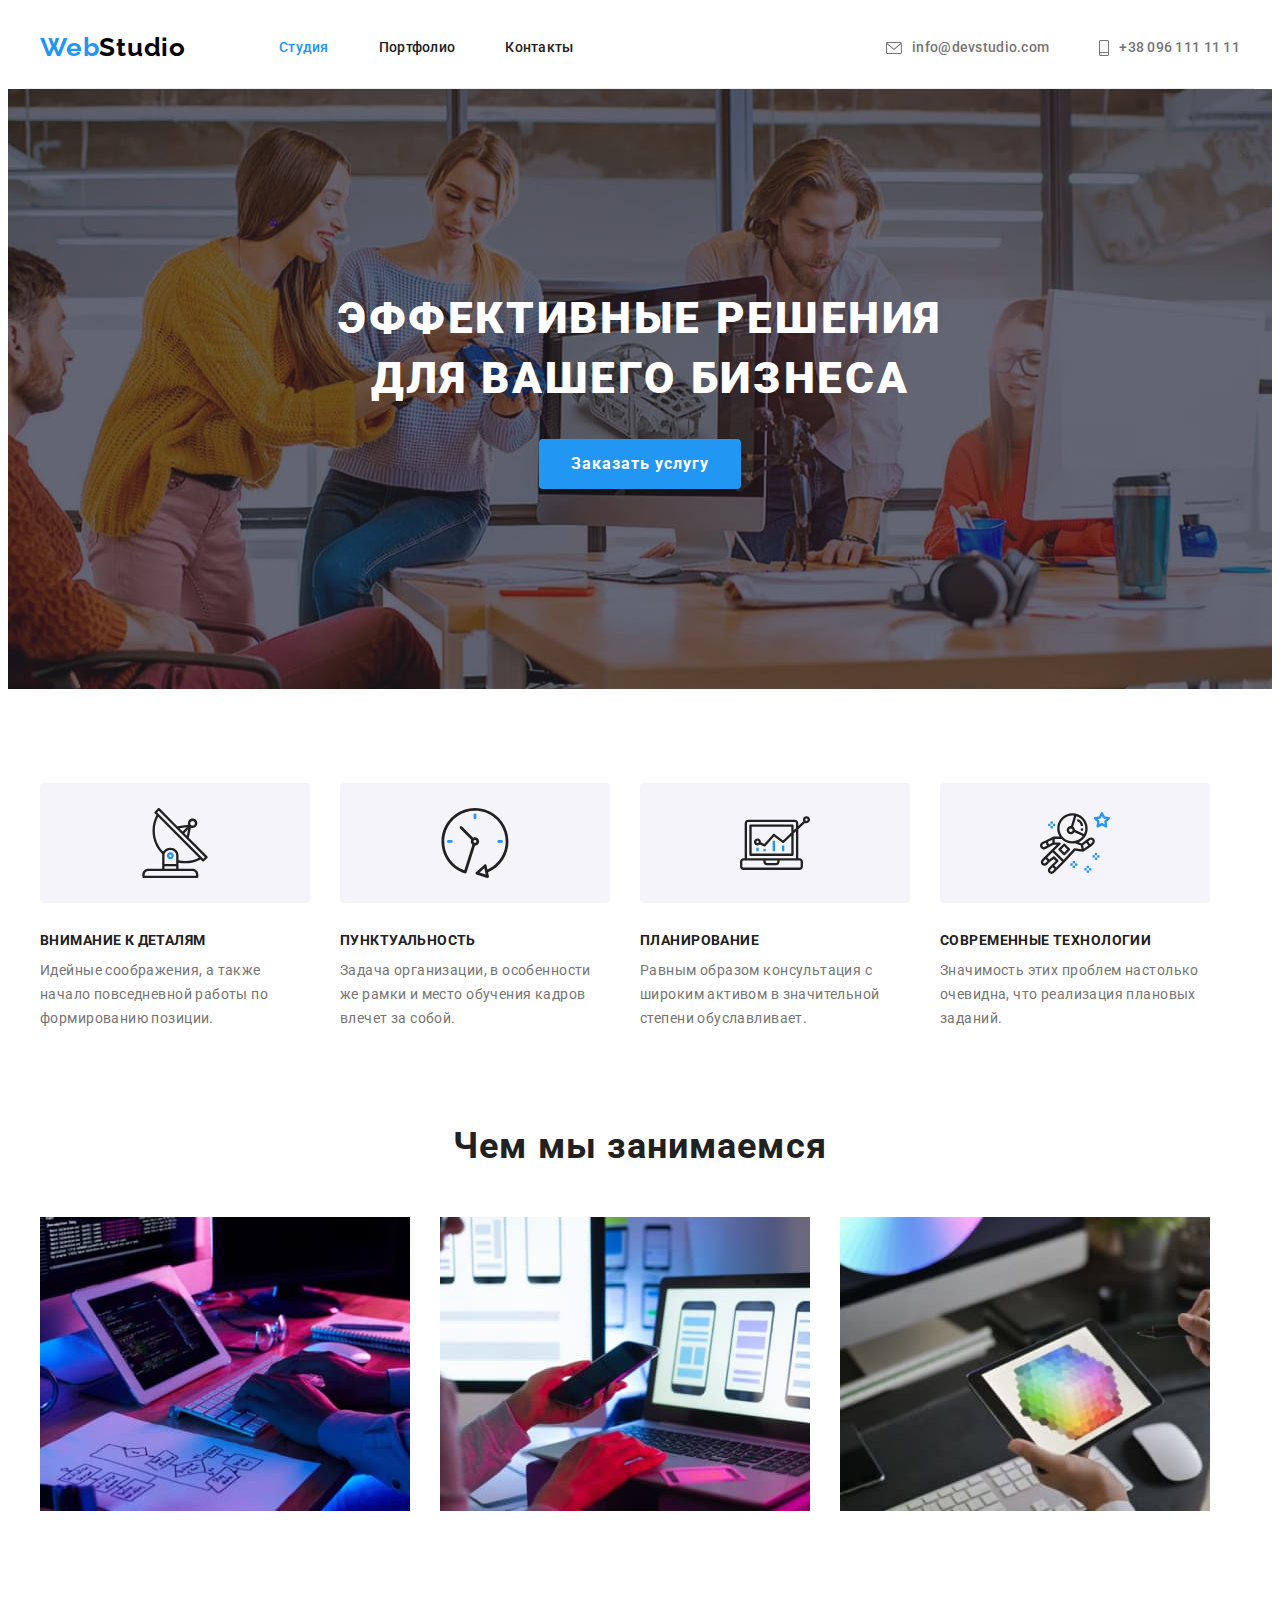
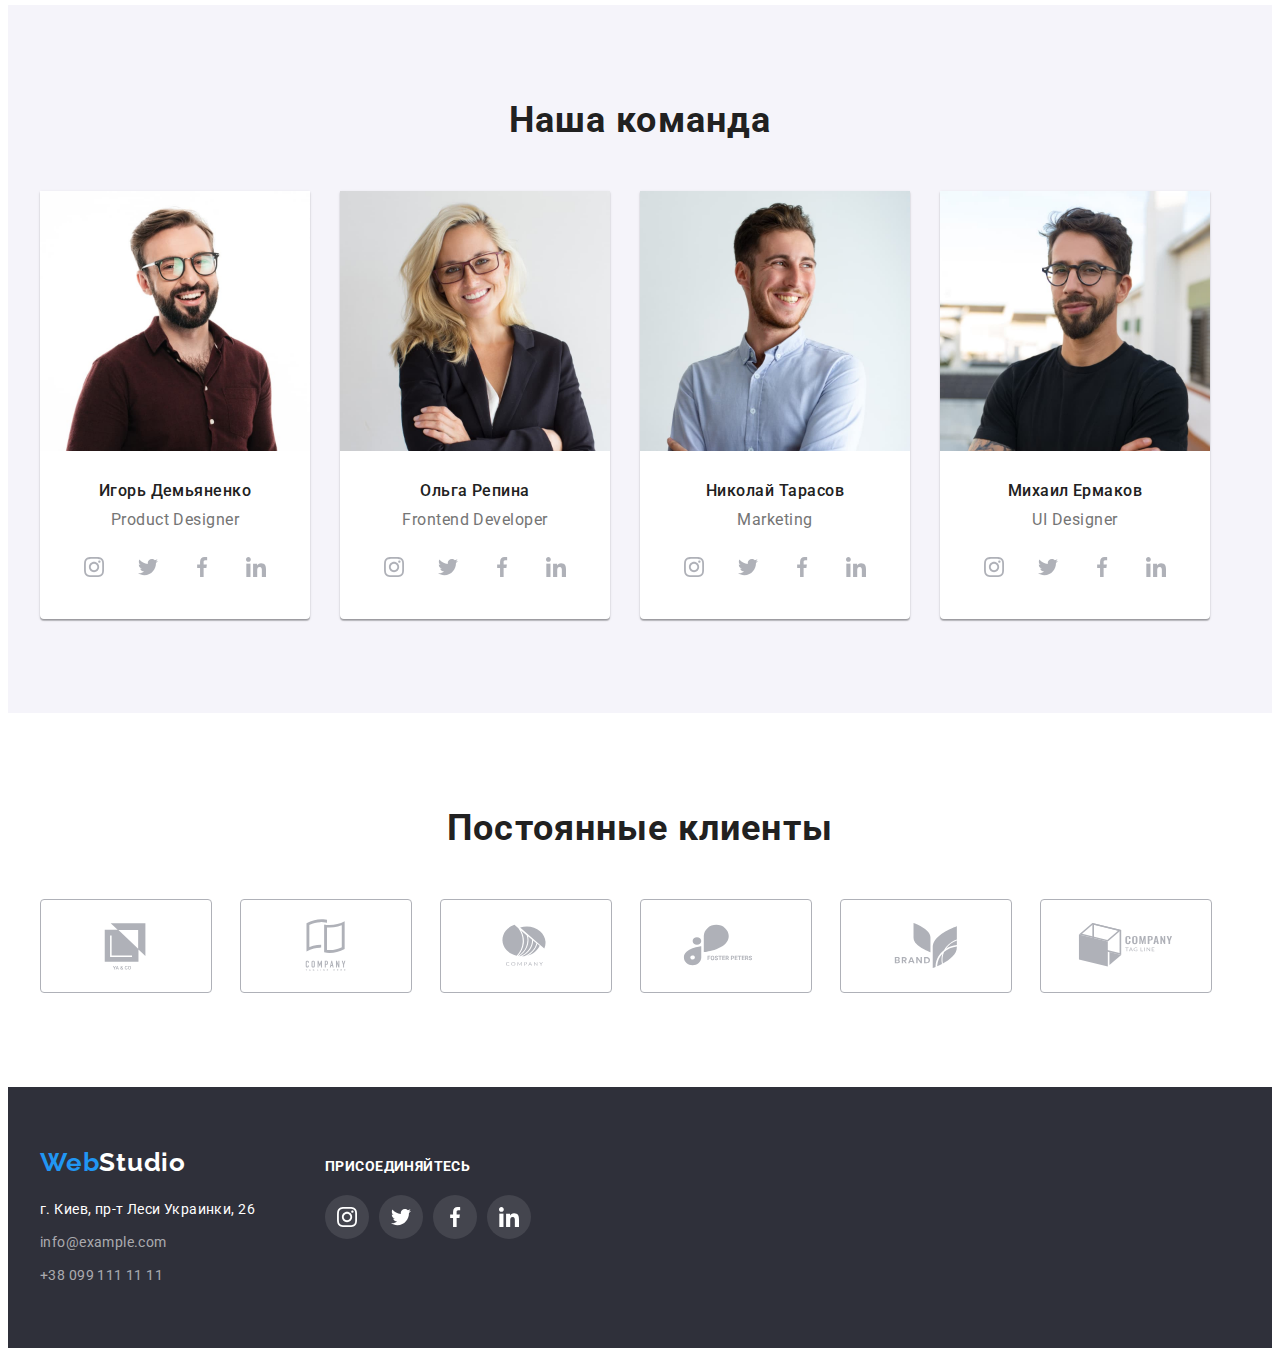
==== index.html @ b3b87ea7 "added files from hw4" ====
<!DOCTYPE html>
<html lang="ru">
  <head>
    <meta charset="UTF-8" />
    <meta http-equiv="X-UA-Compatible" content="IE=edge" />
    <meta name="viewport" content="width=device-width, initial-scale=1.0" />
    <title>WebStudio</title>
    <link rel="preconnect" href="https://fonts.googleapis.com" />
    <link rel="preconnect" href="https://fonts.gstatic.com" crossorigin />
    <link
      href="https://fonts.googleapis.com/css2?family=Raleway:wght@700&family=Roboto:wght@400;500;700;900&display=swap"
      rel="stylesheet"
    />
    <link
      rel="stylesheet"
      href="https://cdnjs.cloudflare.com/ajax/libs/modern-normalize/1.1.0/modern-normalize.min.css"
      integrity="sha512-wpPYUAdjBVSE4KJnH1VR1HeZfpl1ub8YT/NKx4PuQ5NmX2tKuGu6U/JRp5y+Y8XG2tV+wKQpNHVUX03MfMFn9Q=="
      crossorigin="anonymous"
      referrerpolicy="no-referrer"
    />
    <link rel="stylesheet" href="./css/styles.css" />
  </head>
  <body>
    <header>
      <div class="container header">
        <a class="logo link" href="index.html" lang="en"
          >Web<span class="logo-black link">Studio</span></a
        >

        <nav class="nav">
          <ul class="nav-list list">
            <li class="nav-item">
              <a class="nav-link link current" href="./index.html">Студия</a>
            </li>
            <li class="nav-item">
              <a class="nav-link link" href="./portfolio.html">Портфолио</a>
            </li>
            <li class="nav-item">
              <a class="nav-link link" href="">Контакты</a>
            </li>
          </ul>
        </nav>

        <ul class="contacts-list list">
          <li class="contacts-item">
            <a class="contacts-link link" href="mailto:info@devstudio.com">
              <svg class="contacts-icon" width="16" height="12">
                <use href="./images/icons-2.svg#icon-envelope"></use>
              </svg>
              info@devstudio.com
            </a>
          </li>
          <li class="contacts-item">
            <a class="contacts-link link" href="tel:+380961111111">
              <svg class="contacts-icon" width="10" height="16">
                <use href="./images/icons-2.svg#icon-smartphone"></use>
              </svg>
              +38 096 111 11 11
            </a>
          </li>
        </ul>
      </div>
    </header>

    <main>
      <section class="hero">
        <div class="container">
          <div class="hero-content">
            <h1 class="hero-title">Эффективные решения для вашего бизнеса</h1>
            <button class="hero-btn" type="button">Заказать услугу</button>
          </div>
        </div>
      </section>

      <section class="features section">
        <div class="container">
          <h2 class="visually-hidden title">В чем наша особенность</h2>
          <ul class="features-list list">
            <li class="features-item">
              <div class="features-thumb">
                <svg class="features-icon" width="70" height="70">
                  <use href="./images/icons.svg#icon-antenna"></use>
                </svg>
              </div>
              <h3 class="features-item-title">Внимание к деталям</h3>
              <p class="features-item-text">
                Идейные соображения, а также начало повседневной работы по формированию позиции.
              </p>
            </li>
            <li class="features-item">
              <div class="features-thumb">
                <svg class="features-icon" width="70" height="70">
                  <use href="./images/icons.svg#icon-clock"></use>
                </svg>
              </div>
              <h3 class="features-item-title">Пунктуальность</h3>
              <p class="features-item-text">
                Задача организации, в особенности же рамки и место обучения кадров влечет за собой.
              </p>
            </li>
            <li class="features-item">
              <div class="features-thumb">
                <svg class="features-icon" width="70" height="70">
                  <use href="./images/icons.svg#icon-diagram"></use>
                </svg>
              </div>
              <h3 class="features-item-title">Планирование</h3>
              <p class="features-item-text">
                Равным образом консультация с широким активом в значительной степени обуславливает.
              </p>
            </li>
            <li class="features-item">
              <div class="features-thumb">
                <svg class="features-icon" width="70" height="70">
                  <use href="./images/icons.svg#icon-astronaut"></use>
                </svg>
              </div>
              <h3 class="features-item-title">Современные технологии</h3>
              <p class="features-item-text">
                Значимость этих проблем настолько очевидна, что реализация плановых заданий.
              </p>
            </li>
          </ul>
        </div>
      </section>

      <section class="services section">
        <div class="container">
          <h2 class="services-title title">Чем мы занимаемся</h2>
          <ul class="services-list list">
            <li class="services-item">
              <img
                src="./images/about/about-img-1.jpg"
                alt="Человек печатает на клавиатуре"
                width="370"
                height="294"
              />
            </li>
            <li class="services-item">
              <img
                src="./images/about/about-img-2.jpg"
                alt="Человек держит телефон"
                width="370"
                height="294"
              />
            </li>
            <li class="services-item">
              <img
                src="./images/about/about-img-3.jpg"
                alt="Человек держит планшет"
                width="370"
                height="294"
              />
            </li>
          </ul>
        </div>
      </section>

      <section class="team section">
        <div class="container">
          <h2 class="team-title title">Наша команда</h2>
          <ul class="team-list list">
            <li class="team-item">
              <img src="./images/team/team-img-1.jpg" alt="Парень в очках" />
              <div class="team-wrapper">
                <h3 class="team-subtitle">Игорь Демьяненко</h3>
                <p class="team-text" lang="en">Product Designer</p>
                <ul class="team-soc-list list">
                  <li class="team-soc-item">
                    <a href="" class="team-soc-link link">
                      <svg class="team-soc-icon" width="20" height="20">
                        <use href="./images/icons.svg#icon-instagram"></use>
                      </svg>
                    </a>
                  </li>
                  <li class="team-soc-item">
                    <a href="" class="team-soc-link link">
                      <svg class="team-soc-icon" width="20" height="20">
                        <use href="./images/icons.svg#icon-twitter"></use>
                      </svg>
                    </a>
                  </li>
                  <li class="team-soc-item">
                    <a href="" class="team-soc-link link">
                      <svg class="team-soc-icon" width="20" height="20">
                        <use href="./images/icons.svg#icon-facebook"></use>
                      </svg>
                    </a>
                  </li>
                  <li class="team-soc-item">
                    <a href="" class="team-soc-link link">
                      <svg class="team-soc-icon" width="20" height="20">
                        <use href="./images/icons.svg#icon-linkedin"></use>
                      </svg>
                    </a>
                  </li>
                </ul>
              </div>
            </li>
            <li class="team-item">
              <img src="./images/team/team-img-2.jpg" alt="Девушка в очках" />
              <div class="team-wrapper">
                <h3 class="team-subtitle">Ольга Репина</h3>
                <p class="team-text" lang="en">Frontend Developer</p>
                <ul class="team-soc-list list">
                  <li class="team-soc-item">
                    <a href="" class="team-soc-link link">
                      <svg class="team-soc-icon" width="20" height="20">
                        <use href="./images/icons.svg#icon-instagram"></use>
                      </svg>
                    </a>
                  </li>
                  <li class="team-soc-item">
                    <a href="" class="team-soc-link link">
                      <svg class="team-soc-icon" width="20" height="20">
                        <use href="./images/icons.svg#icon-twitter"></use>
                      </svg>
                    </a>
                  </li>
                  <li class="team-soc-item">
                    <a href="" class="team-soc-link link">
                      <svg class="team-soc-icon" width="20" height="20">
                        <use href="./images/icons.svg#icon-facebook"></use>
                      </svg>
                    </a>
                  </li>
                  <li class="team-soc-item">
                    <a href="" class="team-soc-link link">
                      <svg class="team-soc-icon" width="20" height="20">
                        <use href="./images/icons.svg#icon-linkedin"></use>
                      </svg>
                    </a>
                  </li>
                </ul>
              </div>
            </li>
            <li class="team-item">
              <img src="./images/team/team-img-3.jpg" alt="Парень без очков" />
              <div class="team-wrapper">
                <h3 class="team-subtitle">Николай Тарасов</h3>
                <p class="team-text" lang="en">Marketing</p>
                <ul class="team-soc-list list">
                  <li class="team-soc-item">
                    <a href="" class="team-soc-link link">
                      <svg class="team-soc-icon" width="20" height="20">
                        <use href="./images/icons.svg#icon-instagram"></use>
                      </svg>
                    </a>
                  </li>
                  <li class="team-soc-item">
                    <a href="" class="team-soc-link link">
                      <svg class="team-soc-icon" width="20" height="20">
                        <use href="./images/icons.svg#icon-twitter"></use>
                      </svg>
                    </a>
                  </li>
                  <li class="team-soc-item">
                    <a href="" class="team-soc-link link">
                      <svg class="team-soc-icon" width="20" height="20">
                        <use href="./images/icons.svg#icon-facebook"></use>
                      </svg>
                    </a>
                  </li>
                  <li class="team-soc-item">
                    <a href="" class="team-soc-link link">
                      <svg class="team-soc-icon" width="20" height="20">
                        <use href="./images/icons.svg#icon-linkedin"></use>
                      </svg>
                    </a>
                  </li>
                </ul>
              </div>
            </li>
            <li class="team-item">
              <img src="./images/team/team-img-4.jpg" alt="Другой парень в очках" />
              <div class="team-wrapper">
                <h3 class="team-subtitle">Михаил Ермаков</h3>
                <p class="team-text" lang="en">UI Designer</p>
                <ul class="team-soc-list list">
                  <li class="team-soc-item">
                    <a href="" class="team-soc-link link">
                      <svg class="team-soc-icon" width="20" height="20">
                        <use href="./images/icons.svg#icon-instagram"></use>
                      </svg>
                    </a>
                  </li>
                  <li class="team-soc-item">
                    <a href="" class="team-soc-link link">
                      <svg class="team-soc-icon" width="20" height="20">
                        <use href="./images/icons.svg#icon-twitter"></use>
                      </svg>
                    </a>
                  </li>
                  <li class="team-soc-item">
                    <a href="" class="team-soc-link link">
                      <svg class="team-soc-icon" width="20" height="20">
                        <use href="./images/icons.svg#icon-facebook"></use>
                      </svg>
                    </a>
                  </li>
                  <li class="team-soc-item">
                    <a href="" class="team-soc-link link">
                      <svg class="team-soc-icon" width="20" height="20">
                        <use href="./images/icons.svg#icon-linkedin"></use>
                      </svg>
                    </a>
                  </li>
                </ul>
              </div>
            </li>
          </ul>
        </div>
      </section>

      <section class="clients section">
        <div class="container">
          <h2 class="clients-title title">Постоянные клиенты</h2>
          <ul class="clients-list list">
            <li class="clients-item">
              <a href="" class="clients-link link">
                <svg class="clients-icon" width="106" height="60">
                  <use href="./images/icons-2.svg#icon-client-logo-1"></use>
                </svg>
              </a>
            </li>
            <li class="clients-item">
              <a href="" class="clients-link link">
                <svg class="clients-icon" width="106" height="60">
                  <use href="./images/icons-2.svg#icon-client-logo-2"></use>
                </svg>
              </a>
            </li>
            <li class="clients-item">
              <a href="" class="clients-link link">
                <svg class="clients-icon" width="106" height="60">
                  <use href="./images/icons-2.svg#icon-client-logo-3"></use>
                </svg>
              </a>
            </li>
            <li class="clients-item">
              <a href="" class="clients-link link">
                <svg class="clients-icon" width="106" height="60">
                  <use href="./images/icons-2.svg#icon-client-logo-4"></use>
                </svg>
              </a>
            </li>
            <li class="clients-item">
              <a href="" class="clients-link link">
                <svg class="clients-icon" width="106" height="60">
                  <use href="./images/icons-2.svg#icon-client-logo-5"></use>
                </svg>
              </a>
            </li>
            <li class="clients-item">
              <a href="" class="clients-link link">
                <svg class="clients-icon" width="106" height="60">
                  <use href="./images/icons-2.svg#icon-client-logo-6"></use>
                </svg>
              </a>
            </li>
          </ul>
        </div>
      </section>
    </main>

    <footer class="footer">
      <div class="footer-container container">
        <div class="footer-content">
          <a class="logo link" href="index.html" lang="en"
            >Web<span class="logo-white">Studio</span>
          </a>
          <address class="address">
            <ul class="address-list list">
              <li class="address-item">
                <a
                  class="address-link link"
                  href="https://goo.gl/maps/QAGM4faHn3Rg2UBT6"
                  target="_blank"
                  rel="noopener noreferrer nofollow"
                  >г. Киев, пр-т Леси Украинки, 26
                </a>
              </li>
              <li class="address-item">
                <a class="address-link link" href="mailto:info@example.com">info@example.com</a>
              </li>
              <li class="address-item">
                <a class="address-link link" href="tel:+380991111111">+38 099 111 11 11</a>
              </li>
            </ul>
          </address>
        </div>
        <div class="footer-soc">
          <strong>присоединяйтесь</strong>
          <ul class="footer-soc-list list">
            <li class="footer-soc-item">
              <a class="footer-soc-link link" href="">
                <svg class="footer-soc-icon" width="20" height="20">
                  <use href="./images/icons.svg#icon-instagram"></use>
                </svg>
              </a>
            </li>
            <li class="footer-soc-item">
              <a class="footer-soc-link link" href="">
                <svg class="footer-soc-icon" width="20" height="20">
                  <use href="./images/icons.svg#icon-twitter"></use>
                </svg>
              </a>
            </li>
            <li class="footer-soc-item">
              <a class="footer-soc-link link" href="">
                <svg class="footer-soc-icon" width="20" height="20">
                  <use href="./images/icons.svg#icon-facebook"></use>
                </svg>
              </a>
            </li>
            <li class="footer-soc-item">
              <a class="footer-soc-link link" href="">
                <svg class="footer-soc-icon" width="20" height="20">
                  <use href="./images/icons.svg#icon-linkedin"></use>
                </svg>
              </a>
            </li>
          </ul>
        </div>
      </div>
    </footer>
  </body>
</html>
---- css/styles.css ----
:root {
  --title-color: #212121;
  --hero-title-color: #fff;
  --text-color: #757575;
  --text-color-secondary: #fff;
  --primary-bcg-color: #fff;
  --accent-color: #2196f3;
  --element-gap: 30px;
}

body {
  font-family: 'Roboto', sans-serif;
  color: var(--title-color);
  background-color: var(--primary-bcg-color);
}

h1,
h2,
h3,
h4,
h5,
h6,
p {
  margin: 0;
}

ul {
  margin: 0;
  padding-left: 0;
}

button {
  cursor: pointer;
}

.list {
  list-style: none;
  margin: 0;
  padding: 0;
}

img {
  display: block;
  max-width: 100%;
  height: auto;
}

.link {
  text-decoration: none;
}

.title {
  margin-bottom: 50px;

  font-size: 36px;
  line-height: 1.17;
  text-align: center;
  letter-spacing: 0.03em;
  color: var(--title-color);
}

.visually-hidden {
  position: absolute;
  white-space: nowrap;
  width: 1px;
  height: 1px;
  overflow: hidden;
  border: 0;
  padding: 0;
  clip: rect(0 0 0 0);
  clip-path: inset(50%);
  margin: -1px;
}

.container {
  max-width: 1200px;
  padding-left: 15px;
  padding-right: 15px;
  margin: 0 auto;
}

.section {
  padding-top: 94px;
  padding-bottom: 94px;
}

/* -----------------HEADER----------------- */

.header {
  display: flex;
  align-items: center;
  border-bottom: 1px solid #ececec;
}

.logo {
  font-family: 'Raleway', sans-serif;
  font-weight: 700;
  font-size: 26px;
  line-height: 1.19;
  letter-spacing: 0.03em;
  color: #2196f3;
}
.logo-black {
  color: #000;
}
header .logo {
  margin-right: 93px;
  padding-top: 24px;
  padding-bottom: 25px;
}

.nav-list {
  display: flex;
}

.nav-item {
  margin-right: 50px;
}
.nav-item:last-child {
  margin-right: 0;
}

.nav-link {
  display: block;
  padding-top: 32px;
  padding-bottom: 32px;

  font-weight: 500;
  font-size: 14px;
  line-height: 1.14;
  letter-spacing: 0.02em;
  color: var(--title-color);
}

.nav-link.current {
  color: var(--accent-color);
}

.contacts-list {
  display: flex;
  margin-left: auto;
}

.contacts-item {
  margin-right: 50px;
}
.contacts-item:last-child {
  margin-right: 0;
}

.contacts-link {
  display: flex;
  align-items: center;
  padding-top: 32px;
  padding-bottom: 32px;

  font-weight: 500;
  font-size: 14px;
  line-height: 1.14;
  letter-spacing: 0.02em;
  color: var(--text-color);
}

.contacts-icon {
  margin-right: 10px;
  fill: currentColor;
}

.nav-link:hover,
.nav-link:focus,
.contacts-link:hover,
.contacts-link:focus {
  color: var(--accent-color);
}

/* -----------------HERO----------------- */

.hero {
  padding-top: 200px;
  padding-bottom: 200px;
  margin: 0 auto;
  max-width: 1600px;

  background-color: #c4c4c4;
  background-image: linear-gradient(rgba(47, 48, 58, 0.4), rgba(47, 48, 58, 0.4)),
    url(../images/hero/hero-bg.jpg);
  background-repeat: no-repeat;
  background-position: center;
  background-size: cover;
}

.hero-content {
  margin: 0 auto;
  max-width: 696px;
}

.hero-title {
  margin-bottom: var(--element-gap);

  font-weight: 900;
  font-size: 44px;
  line-height: 1.36;
  text-align: center;
  letter-spacing: 0.06em;
  text-transform: uppercase;
  color: var(--hero-title-color);
}

.hero-btn {
  display: block;
  padding: 10px 32px;
  margin: 0 auto;
  border: none;

  font-family: inherit;
  font-weight: 700;
  font-size: 16px;
  line-height: 1.88;
  letter-spacing: 0.06em;
  color: var(--text-color-secondary);

  background-color: var(--accent-color);
  box-shadow: 0px 4px 4px rgba(0, 0, 0, 0.15);
  border-radius: 4px;
}

.hero-btn:hover,
.hero-btn:focus {
  background-color: #188ce8;
}

/* -----------------FEATURES----------------- */

.features.section {
  padding-bottom: 0;
}

.features-list {
  display: flex;
}

.features-item {
  margin-right: var(--element-gap);
  max-width: 270px;
}
.features-item:last-child {
  margin-right: 0;
}

.features-thumb {
  display: flex;
  justify-content: center;
  align-items: center;
  height: 120px;
  margin-bottom: 30px;

  background-color: #f5f4fa;
  border-radius: 4px;
}

.features-item-title {
  margin-bottom: 10px;

  font-size: 14px;
  line-height: 1.14;
  letter-spacing: 0.03em;
  text-transform: uppercase;
  color: var(--title-color);
}

.features-item-text {
  font-size: 14px;
  line-height: 1.71;
  letter-spacing: 0.03em;
  color: var(--text-color);
}

/* -----------------SERVICES----------------- */

.services-list {
  display: flex;
}

.services-item {
  margin-right: var(--element-gap);
  max-width: 100%;
}
.services-item:last-child {
  margin-right: 0;
}

/* -----------------TEAM----------------- */

.team {
  background-color: #f5f4fa;
}

.team-list {
  display: flex;
}

.team-item {
  max-width: 270px;

  background-color: var(--primary-bcg-color);
  margin-right: var(--element-gap);
  box-shadow: 0px 1px 3px rgba(0, 0, 0, 0.12), 0px 1px 1px rgba(0, 0, 0, 0.14),
    0px 2px 1px rgba(0, 0, 0, 0.2);
  border-radius: 0px 0px 4px 4px;
}
.team-item:last-child {
  margin-right: 0;
}

.team-wrapper {
  padding: 30px 5px;
}

.team-subtitle {
  font-weight: 500;
  font-size: 16px;
  line-height: 1.19;
  letter-spacing: 0.03em;
  color: var(--title-color);
  text-align: center;
  margin-bottom: 10px;
}

.team-text {
  margin-bottom: 16px;

  font-weight: 400;
  font-size: 16px;
  line-height: 1.19;
  letter-spacing: 0.03em;
  color: var(--text-color);
  text-align: center;
}

.team-soc-list {
  display: flex;
  justify-content: center;
}

.team-soc-item {
  margin-right: 10px;
}
.team-soc-item:last-child {
  margin-right: 0;
}

.team-soc-link {
  display: flex;
  justify-content: center;
  align-items: center;
  width: 44px;
  height: 44px;

  color: #afb1b8;
}

.team-soc-icon {
  fill: currentColor;
}

.team-soc-link:hover,
.team-soc-link:focus {
  background-color: var(--accent-color);
  border-radius: 50%;
  color: #fff;
}

/* -----------------CLIENTS----------------- */

.clients-list {
  display: flex;
}

.clients-item {
  max-width: 170px;
  margin-right: var(--element-gap);
}
.clients-item:last-child {
  margin-right: 0;
}

.clients-link {
  display: flex;
  justify-content: center;
  align-items: center;
  width: 170px;
  height: 92px;

  border: 1px solid #afb1b8;
  border-radius: 4px;
  color: #afb1b8;
}

.clients-icon {
  fill: currentColor;
}

.clients-link:hover,
.clients-link:focus {
  border: 1px solid #2196f3;
  color: var(--accent-color);
}

/* -----------------PORTFOLIO----------------- */

.portfolio-list {
  display: flex;
  justify-content: center;
  margin-bottom: 50px;
}

.portfolio-item {
  margin-right: 8px;
}
.portfolio-item:last-child {
  margin-right: 0;
}

.portfolio-btn {
  padding: 6px 22px;
  border: none;
  border-radius: 4px;

  font-family: inherit;
  font-weight: 500;
  font-size: 16px;
  line-height: 1.63;
  text-align: center;
  letter-spacing: 0.03em;
  color: #212121;

  background-color: #f5f4fa;
}

.portfolio-btn.current {
  box-shadow: 0px 3px 1px rgba(0, 0, 0, 0.1), 0px 1px 2px rgba(0, 0, 0, 0.08),
    0px 2px 2px rgba(0, 0, 0, 0.12);

  color: var(--text-color-secondary);
  background-color: var(--accent-color);
}

.portfolio-btn:hover,
.portfolio-btn:focus {
  box-shadow: 0px 3px 1px rgba(0, 0, 0, 0.1), 0px 1px 2px rgba(0, 0, 0, 0.08),
    0px 2px 2px rgba(0, 0, 0, 0.12);

  color: var(--text-color-secondary);
  background-color: var(--accent-color);
}

.card-set {
  display: flex;
  flex-wrap: wrap;
  margin-right: calc(-1 * var(--element-gap));
  margin-bottom: calc(-1 * var(--element-gap));
}

.card-item {
  flex-basis: calc((100% / 3)- var(--element-gap));
  margin-right: var(--element-gap);
  margin-bottom: var(--element-gap);
}

.card-item-link {
  display: block;
}
.card-item-link:hover,
.card-item-link:focus {
  box-shadow: 0px 1px 1px rgba(0, 0, 0, 0.12), 0px 4px 4px rgba(0, 0, 0, 0.06),
    1px 4px 6px rgba(0, 0, 0, 0.16);
}

.card-item-bottom {
  padding: 20px 24px;
  border: 1px solid #eeeeee;
  border-top: none;
}

.card-item-title {
  margin-bottom: 4px;

  font-size: 18px;
  line-height: 2;
  letter-spacing: 0.06em;
  color: var(--title-color);
}

.card-item-text {
  font-size: 16px;
  line-height: 1.88;
  letter-spacing: 0.03em;
  color: var(--text-color);
}

/* -----------------FOOTER----------------- */

.footer {
  padding: 60px 0;

  background-color: #2f303a;
}

.footer-container {
  display: flex;
}

.logo-white {
  color: #fff;
}
footer .logo {
  display: inline-block;
  margin-bottom: 20px;
}

.address {
  font-style: normal;
}

.address-item {
  margin-bottom: 9px;
}
.address-item:last-child {
  margin-bottom: 0;
}

.address-link[target] {
  color: var(--text-color-secondary);
}

.address-link {
  font-size: 14px;
  line-height: 1.71;
  letter-spacing: 0.03em;
  color: rgba(255, 255, 255, 0.6);
}

.address-link:hover,
.address-link:focus {
  color: var(--accent-color);
}

.footer-container {
  align-items: baseline;
}

.footer-soc strong {
  display: block;
  margin-bottom: 20px;

  font-size: 14px;
  line-height: 1.14;
  letter-spacing: 0.03em;
  text-transform: uppercase;

  color: var(--text-color-secondary);
}

.footer-soc {
  margin-left: 70px;
}

.footer-soc-list {
  display: flex;
}

.footer-soc-item {
  margin-right: 10px;
}
.footer-soc-item:last-child {
  margin-right: 0;
}

.footer-soc-link {
  display: flex;
  justify-content: center;
  align-items: center;
  width: 44px;
  height: 44px;

  background-color: rgba(255, 255, 255, 0.1);
  border-radius: 50%;
  color: #fff;
}

.footer-soc-icon {
  fill: currentColor;
}

.footer-soc-link:hover,
.footer-soc-link:focus {
  background-color: var(--accent-color);
}
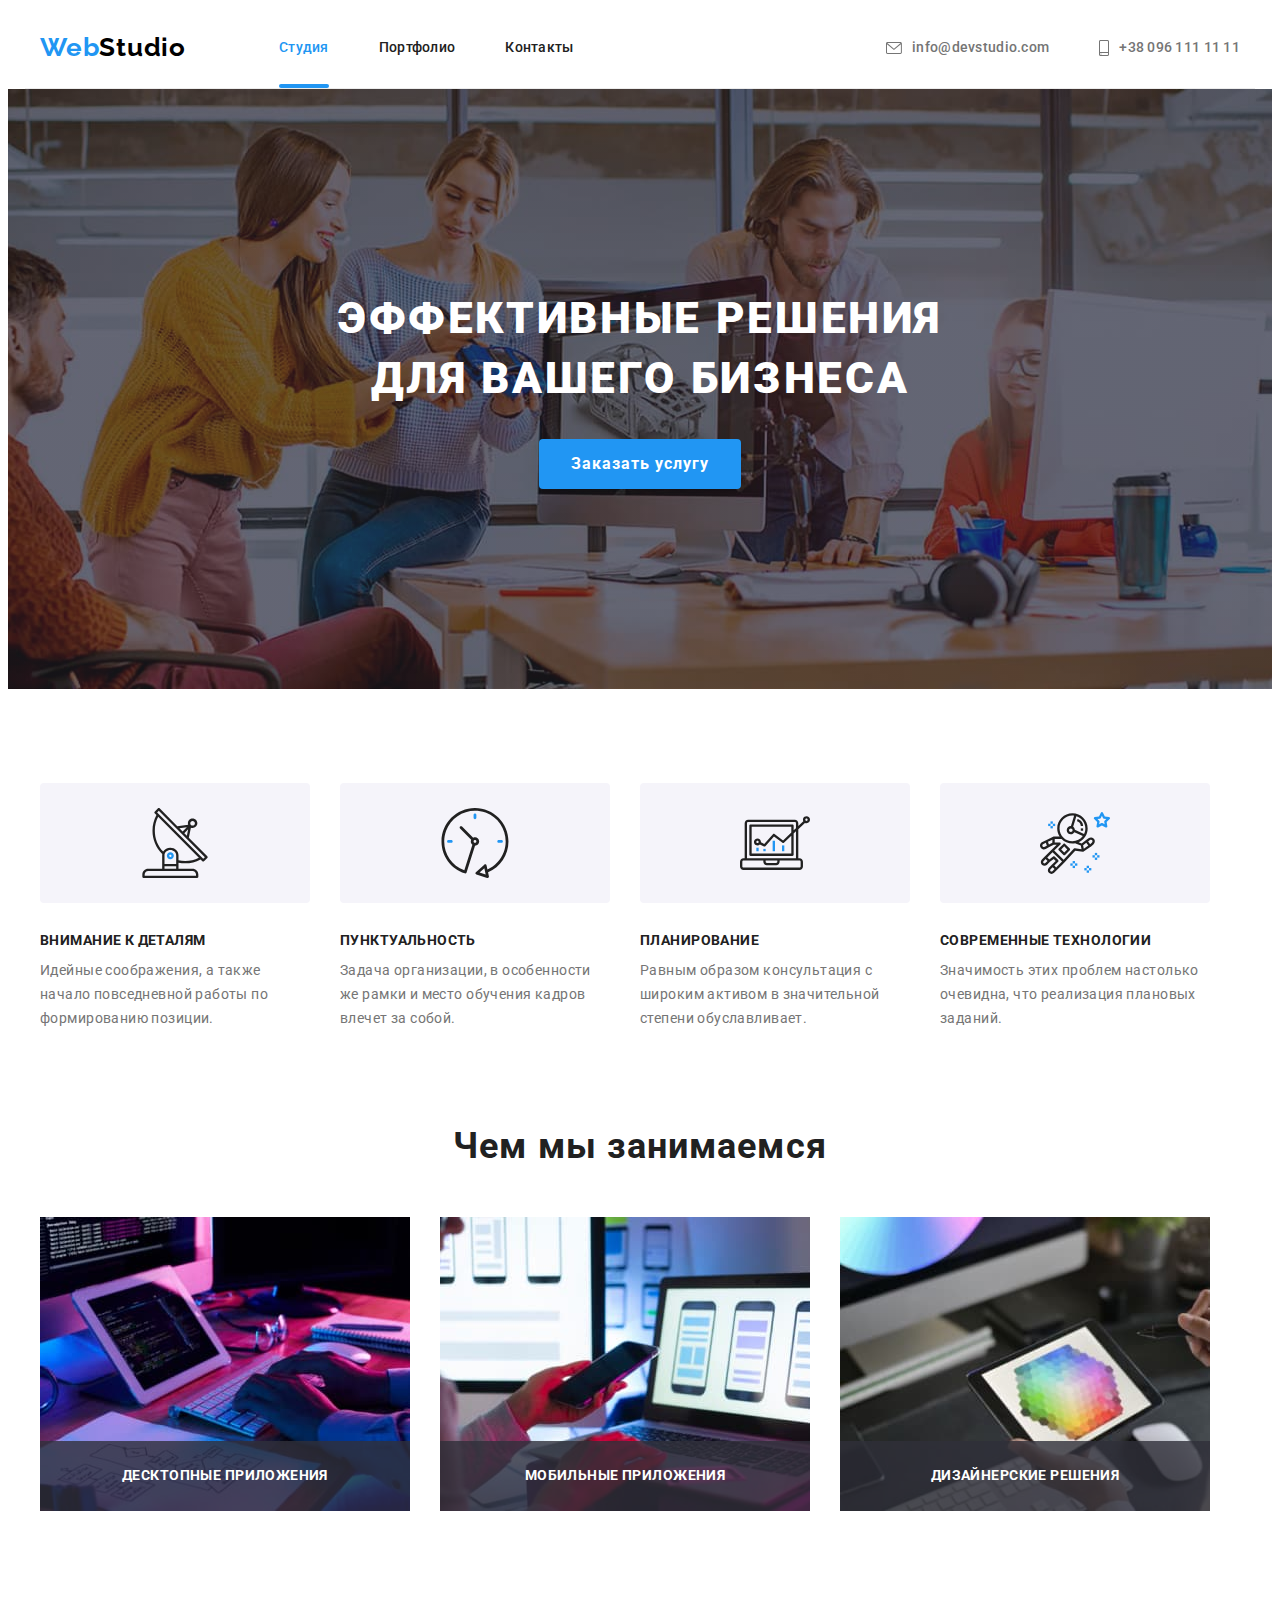
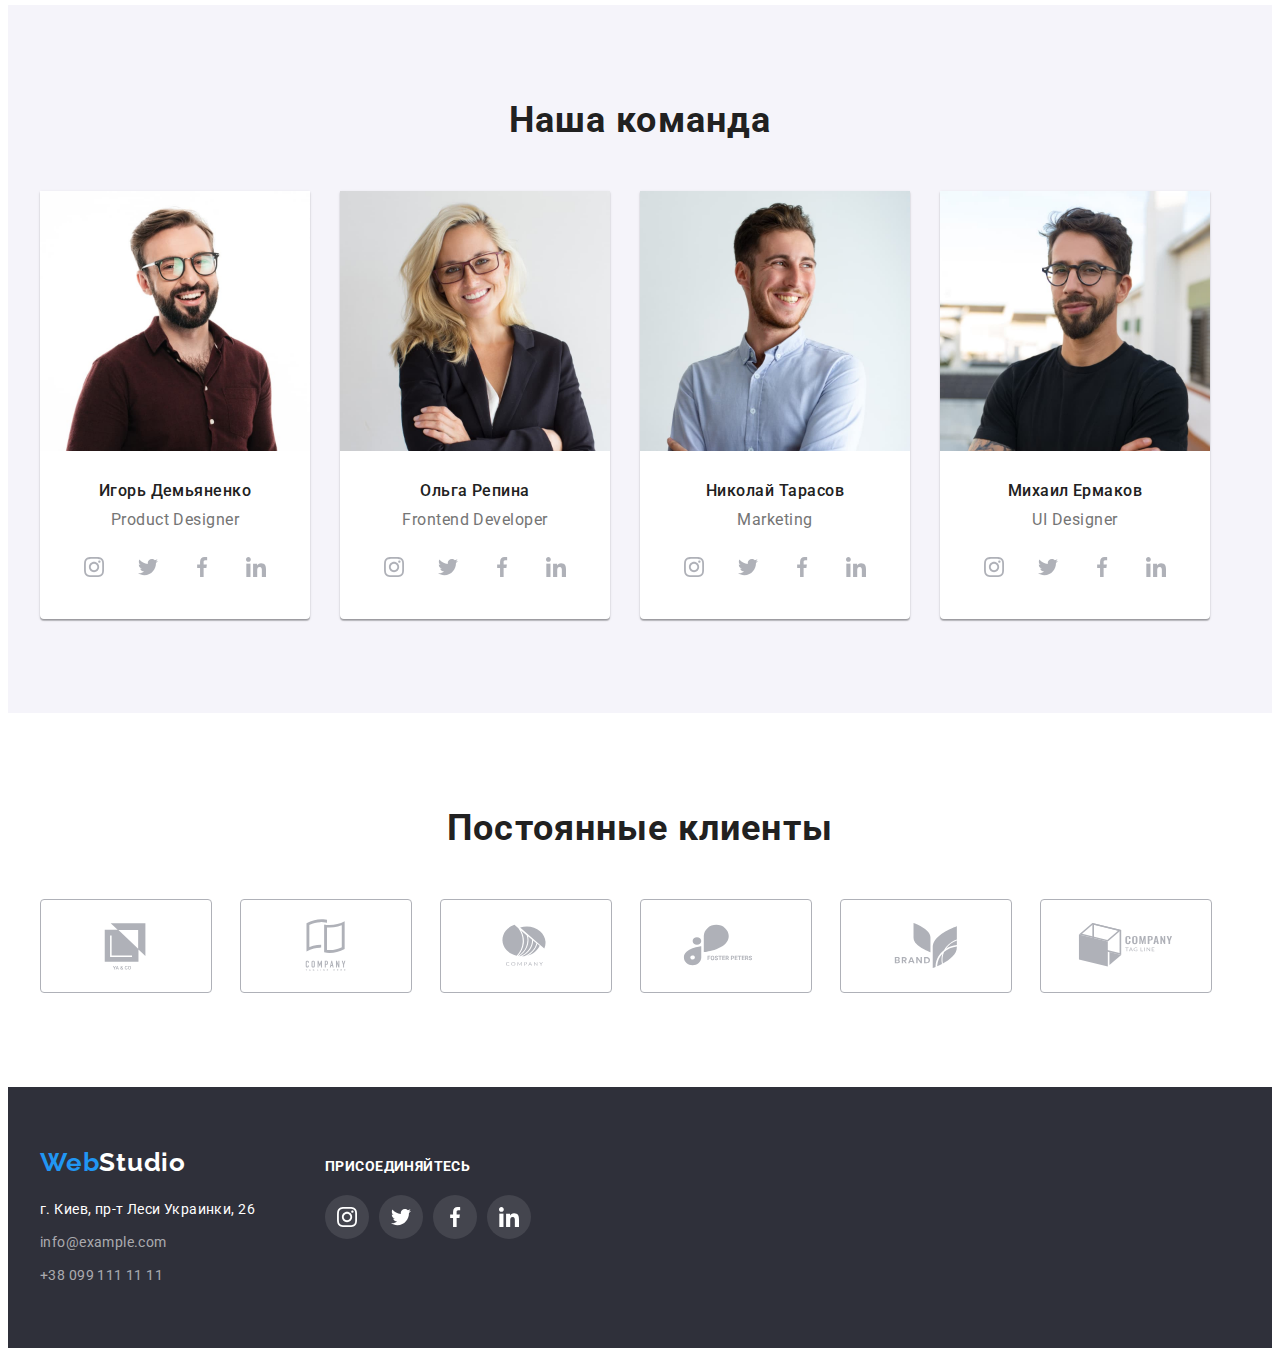
==== commit 705ca39c: "added positioning elements, transitions and animations" ====
--- a/index.html
+++ b/index.html
@@ -67,7 +67,7 @@
         <div class="container">
           <div class="hero-content">
             <h1 class="hero-title">Эффективные решения для вашего бизнеса</h1>
-            <button class="hero-btn" type="button">Заказать услугу</button>
+            <button class="hero-btn" type="button" data-modal-open>Заказать услугу</button>
           </div>
         </div>
       </section>
@@ -129,28 +129,37 @@
           <h2 class="services-title title">Чем мы занимаемся</h2>
           <ul class="services-list list">
             <li class="services-item">
-              <img
-                src="./images/about/about-img-1.jpg"
-                alt="Человек печатает на клавиатуре"
-                width="370"
-                height="294"
-              />
+              <div class="services-item-wrap">
+                <img
+                  src="./images/about/about-img-1.jpg"
+                  alt="Человек печатает на клавиатуре"
+                  width="370"
+                  height="294"
+                />
+                <p>Десктопные приложения</p>
+              </div>
             </li>
             <li class="services-item">
-              <img
-                src="./images/about/about-img-2.jpg"
-                alt="Человек держит телефон"
-                width="370"
-                height="294"
-              />
+              <div class="services-item-wrap">
+                <img
+                  src="./images/about/about-img-2.jpg"
+                  alt="Человек держит телефон"
+                  width="370"
+                  height="294"
+                />
+                <p>Мобильные приложения</p>
+              </div>
             </li>
             <li class="services-item">
-              <img
-                src="./images/about/about-img-3.jpg"
-                alt="Человек держит планшет"
-                width="370"
-                height="294"
-              />
+              <div class="services-item-wrap">
+                <img
+                  src="./images/about/about-img-3.jpg"
+                  alt="Человек держит планшет"
+                  width="370"
+                  height="294"
+                />
+                <p>Дизайнерские решения</p>
+              </div>
             </li>
           </ul>
         </div>
@@ -424,5 +433,16 @@
         </div>
       </div>
     </footer>
+
+    <div class="backdrop is-hidden" data-modal>
+      <div class="modal">
+        <button type="button" class="modal-close-btn" data-modal-close>
+          <svg width="11" height="11">
+            <use href="./images/modal-close.svg#modal-close"></use>
+          </svg>
+        </button>
+      </div>
+    </div>
+    <script src="./js/modal.js"></script>
   </body>
 </html>
--- a/css/styles.css
+++ b/css/styles.css
@@ -130,10 +130,27 @@
   line-height: 1.14;
   letter-spacing: 0.02em;
   color: var(--title-color);
+
+  transition: color 250ms cubic-bezier(0.4, 0, 0.2, 1);
 }
 
 .nav-link.current {
+  position: relative;
+
   color: var(--accent-color);
+}
+
+.nav-link.current::after {
+  content: '';
+
+  position: absolute;
+  bottom: 0;
+  left: 0;
+
+  width: 100%;
+  height: 4px;
+  background-color: var(--accent-color);
+  border-radius: 2px;
 }
 
 .contacts-list {
@@ -159,6 +176,8 @@
   line-height: 1.14;
   letter-spacing: 0.02em;
   color: var(--text-color);
+
+  transition: color 250ms cubic-bezier(0.4, 0, 0.2, 1);
 }
 
 .contacts-icon {
@@ -222,6 +241,8 @@
   background-color: var(--accent-color);
   box-shadow: 0px 4px 4px rgba(0, 0, 0, 0.15);
   border-radius: 4px;
+
+  transition: background-color 250ms cubic-bezier(0.4, 0, 0.2, 1);
 }
 
 .hero-btn:hover,
@@ -287,6 +308,28 @@
 }
 .services-item:last-child {
   margin-right: 0;
+}
+
+.services-item-wrap {
+  position: relative;
+}
+
+.services-item p {
+  position: absolute;
+  bottom: 0;
+
+  padding: 27px 0;
+  width: 100%;
+
+  font-weight: 700;
+  font-size: 14px;
+  line-height: 1.14;
+  text-align: center;
+  letter-spacing: 0.03em;
+  text-transform: uppercase;
+
+  color: var(--text-color-secondary);
+  background-color: rgba(47, 48, 58, 0.8);
 }
 
 /* -----------------TEAM----------------- */
@@ -356,7 +399,11 @@
   width: 44px;
   height: 44px;
 
+  border-radius: 50%;
   color: #afb1b8;
+
+  transition: background-color 250ms cubic-bezier(0.4, 0, 0.2, 1),
+    color 250ms cubic-bezier(0.4, 0, 0.2, 1);
 }
 
 .team-soc-icon {
@@ -366,7 +413,6 @@
 .team-soc-link:hover,
 .team-soc-link:focus {
   background-color: var(--accent-color);
-  border-radius: 50%;
   color: #fff;
 }
 
@@ -394,6 +440,10 @@
   border: 1px solid #afb1b8;
   border-radius: 4px;
   color: #afb1b8;
+  transform: scale(1);
+
+  transition: border 250ms cubic-bezier(0.4, 0, 0.2, 1), color 250ms cubic-bezier(0.4, 0, 0.2, 1),
+    transform 250ms cubic-bezier(0.4, 0, 0.2, 1);
 }
 
 .clients-icon {
@@ -402,8 +452,9 @@
 
 .clients-link:hover,
 .clients-link:focus {
-  border: 1px solid #2196f3;
+  border: 1px solid var(--accent-color);
   color: var(--accent-color);
+  transform: scale(1.1);
 }
 
 /* -----------------PORTFOLIO----------------- */
@@ -432,9 +483,13 @@
   line-height: 1.63;
   text-align: center;
   letter-spacing: 0.03em;
+
+  box-shadow: none;
+  background-color: #f5f4fa;
   color: #212121;
 
-  background-color: #f5f4fa;
+  transition: box-shadow 250ms cubic-bezier(0.4, 0, 0.2, 1),
+    color 250ms cubic-bezier(0.4, 0, 0.2, 1), background-color 250ms cubic-bezier(0.4, 0, 0.2, 1);
 }
 
 .portfolio-btn.current {
@@ -449,7 +504,6 @@
 .portfolio-btn:focus {
   box-shadow: 0px 3px 1px rgba(0, 0, 0, 0.1), 0px 1px 2px rgba(0, 0, 0, 0.08),
     0px 2px 2px rgba(0, 0, 0, 0.12);
-
   color: var(--text-color-secondary);
   background-color: var(--accent-color);
 }
@@ -469,6 +523,11 @@
 
 .card-item-link {
   display: block;
+  width: 100%;
+
+  box-shadow: none;
+
+  transition: box-shadow 250ms cubic-bezier(0.4, 0, 0.2, 1);
 }
 .card-item-link:hover,
 .card-item-link:focus {
@@ -476,6 +535,33 @@
     1px 4px 6px rgba(0, 0, 0, 0.16);
 }
 
+.card-overlay {
+  position: relative;
+  overflow: hidden;
+}
+
+.card-overlay-text {
+  position: absolute;
+  top: 0;
+  left: 0;
+  transform: translateY(100%);
+  transition: transform 250ms cubic-bezier(0.4, 0, 0.2, 1);
+
+  padding: 63px 24px;
+  height: 100%;
+
+  font-size: 18px;
+  line-height: 1.56;
+  letter-spacing: 0.03em;
+
+  background-color: rgba(33, 150, 243, 0.9);
+  color: var(--text-color-secondary);
+}
+.card-item-link:hover .card-overlay-text,
+.card-item-link:focus .card-overlay-text {
+  transform: translate(0);
+}
+
 .card-item-bottom {
   padding: 20px 24px;
   border: 1px solid #eeeeee;
@@ -531,6 +617,8 @@
 
 .address-link[target] {
   color: var(--text-color-secondary);
+
+  transition: color 250ms cubic-bezier(0.4, 0, 0.2, 1);
 }
 
 .address-link {
@@ -538,6 +626,8 @@
   line-height: 1.71;
   letter-spacing: 0.03em;
   color: rgba(255, 255, 255, 0.6);
+
+  transition: color 250ms cubic-bezier(0.4, 0, 0.2, 1);
 }
 
 .address-link:hover,
@@ -586,6 +676,8 @@
   background-color: rgba(255, 255, 255, 0.1);
   border-radius: 50%;
   color: #fff;
+
+  transition: background-color 250ms cubic-bezier(0.4, 0, 0.2, 1);
 }
 
 .footer-soc-icon {
@@ -596,3 +688,61 @@
 .footer-soc-link:focus {
   background-color: var(--accent-color);
 }
+
+/* -----------------MODAL----------------- */
+.backdrop {
+  position: fixed;
+  top: 0;
+  left: 0;
+  width: 100%;
+  height: 100%;
+
+  background-color: rgba(0, 0, 0, 0.2);
+
+  opacity: 1;
+  transition: opacity 300ms linear, vivibility 300ms linear;
+}
+
+.backdrop.is-hidden {
+  opacity: 0;
+  visibility: hidden;
+  pointer-events: 0;
+}
+
+.backdrop.is-hidden .modal {
+  transform: translate(-50%, -50%) scale(0);
+}
+
+.modal {
+  position: absolute;
+  top: 50%;
+  left: 50%;
+  transform: translate(-50%, -50%) scale(1);
+
+  width: 528px;
+  min-height: 581px;
+  padding: 8px;
+
+  background-color: var(--primary-bcg-color);
+  box-shadow: 0px 1px 3px rgba(0, 0, 0, 0.12), 0px 1px 1px rgba(0, 0, 0, 0.14),
+    0px 2px 1px rgba(0, 0, 0, 0.2);
+  border-radius: 4px;
+
+  transition: transform 300ms linear;
+}
+
+.modal-close-btn {
+  display: block;
+
+  width: 30px;
+  height: 30px;
+  margin-left: auto;
+
+  background-color: var(--primary-bcg-color);
+  border: 1px solid rgba(0, 0, 0, 0.1);
+  border-radius: 50%;
+}
+
+.no-scroll {
+  overflow: hidden;
+}
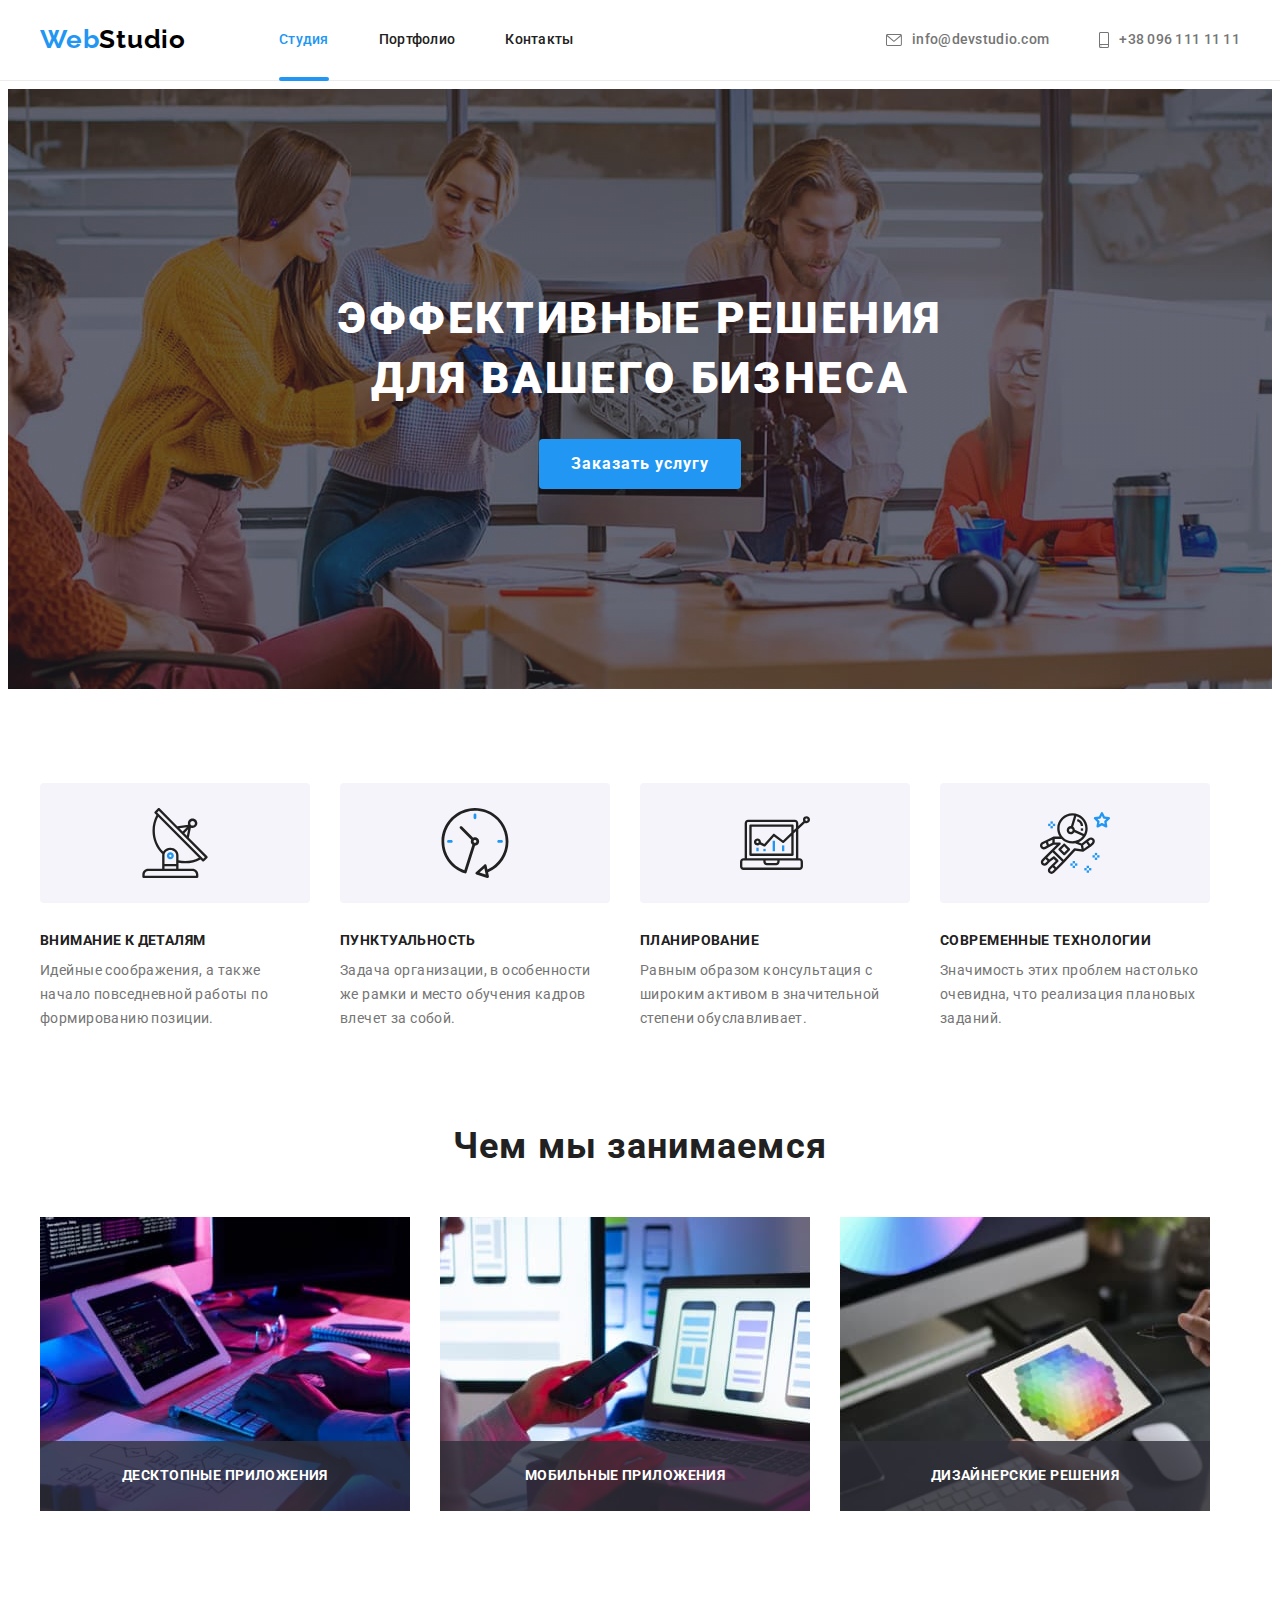
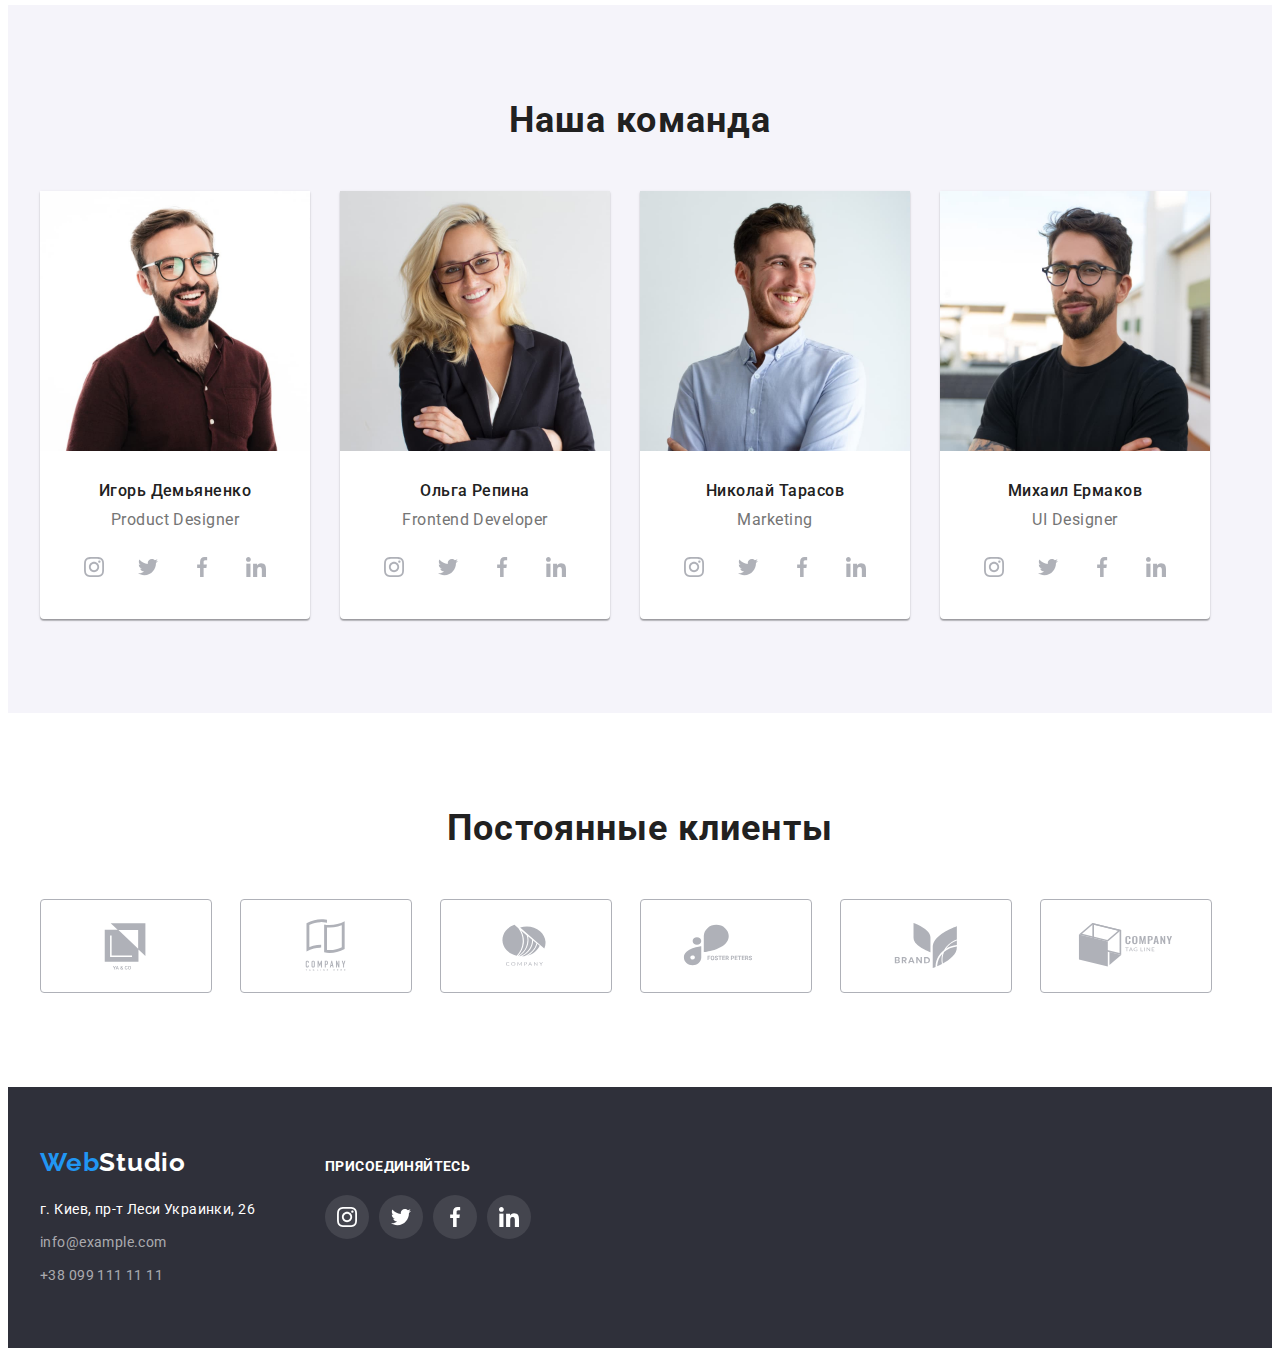
==== commit c4fbbabb: "made fixed header" ====
--- a/index.html
+++ b/index.html
@@ -21,8 +21,8 @@
     <link rel="stylesheet" href="./css/styles.css" />
   </head>
   <body>
-    <header>
-      <div class="container header">
+    <header class="header">
+      <div class="header-container container">
         <a class="logo link" href="index.html" lang="en"
           >Web<span class="logo-black link">Studio</span></a
         >
--- a/css/styles.css
+++ b/css/styles.css
@@ -12,6 +12,8 @@
   font-family: 'Roboto', sans-serif;
   color: var(--title-color);
   background-color: var(--primary-bcg-color);
+
+  padding-top: 81px;
 }
 
 h1,
@@ -87,9 +89,20 @@
 /* -----------------HEADER----------------- */
 
 .header {
+  position: fixed;
+  z-index: 999;
+  background-color: var(--primary-bcg-color);
+  top: 0;
+  left: 50%;
+  transform: translateX(-50%);
+
+  border-bottom: 1px solid #ececec;
+  width: 100%;
+}
+
+.header-container {
   display: flex;
   align-items: center;
-  border-bottom: 1px solid #ececec;
 }
 
 .logo {
@@ -144,7 +157,7 @@
   content: '';
 
   position: absolute;
-  bottom: 0;
+  bottom: -1px;
   left: 0;
 
   width: 100%;
@@ -700,13 +713,13 @@
   background-color: rgba(0, 0, 0, 0.2);
 
   opacity: 1;
-  transition: opacity 300ms linear, vivibility 300ms linear;
+  transition: opacity 300ms linear, visibility 300ms linear;
 }
 
 .backdrop.is-hidden {
   opacity: 0;
   visibility: hidden;
-  pointer-events: 0;
+  pointer-events: none;
 }
 
 .backdrop.is-hidden .modal {
